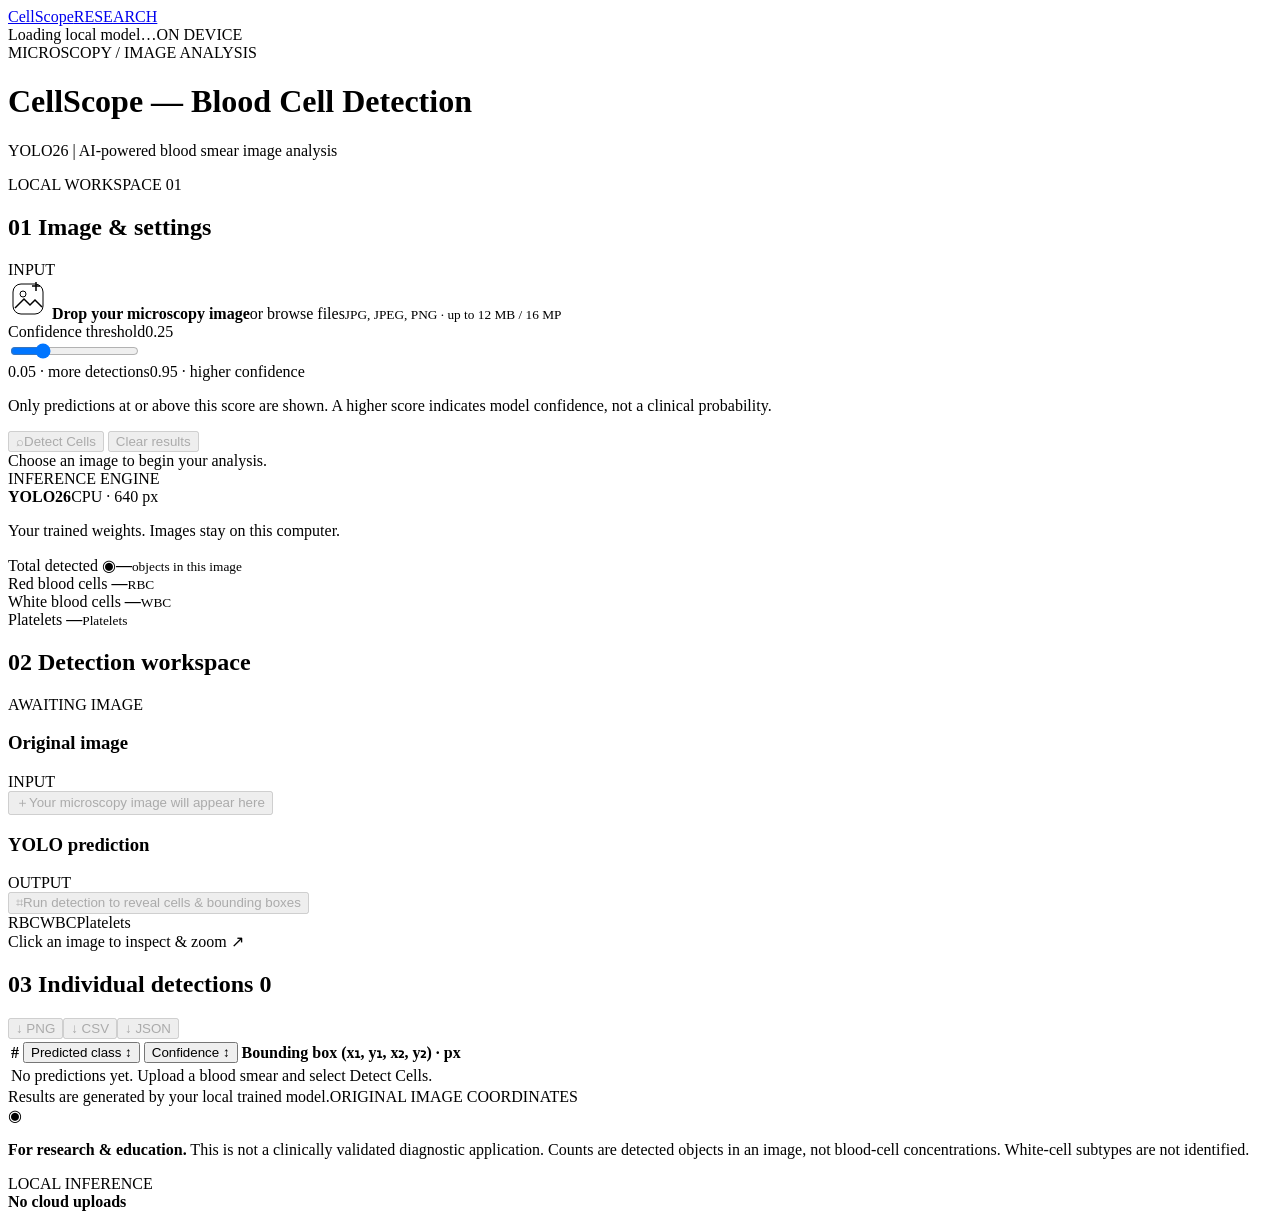
==== cellscope_app/static/index.html @ f671e34a "Add BloodMNIST classifier and CellScope inference app" ====
<!doctype html>
<html lang="en">
<head>
  <meta charset="utf-8">
  <meta name="viewport" content="width=device-width,initial-scale=1">
  <meta name="description" content="Local blood smear object detection with your fine-tuned YOLO26 model.">
  <title>CellScope — Blood Cell Detection</title>
  <link rel="icon" href="data:image/svg+xml,%3Csvg xmlns='http://www.w3.org/2000/svg' viewBox='0 0 32 32'%3E%3Ccircle cx='16' cy='16' r='13' fill='%236ce3c4'/%3E%3Ccircle cx='16' cy='16' r='6' fill='%230d131c'/%3E%3C/svg%3E">
  <link rel="stylesheet" href="/static/style.css">
  <script src="/static/app.js" defer></script>
</head>
<body>
<header class="topbar">
  <a class="brand" href="/" aria-label="CellScope home"><span class="brand-icon"><i></i><i></i><i></i></span>CellScope<span class="brand-tag">RESEARCH</span></a>
  <div class="connection"><span id="status-dot" class="status-dot"></span><span id="model-status">Loading local model…</span><span class="local-tag">ON DEVICE</span></div>
</header>
<main>
  <div class="page-heading"><div><div class="eyebrow">MICROSCOPY / IMAGE ANALYSIS</div><h1>CellScope <span>— Blood Cell Detection</span></h1><p>YOLO26 | AI-powered blood smear image analysis</p></div><span class="session-label">LOCAL WORKSPACE <span>01</span></span></div>
  <div id="model-notice" class="notice warning" hidden></div>
  <div class="workspace">
    <aside class="panel upload-panel">
      <div class="section-title"><h2><span class="step">01</span> Image & settings</h2><span class="small-label">INPUT</span></div>
      <div id="dropzone" class="dropzone" tabindex="0" role="button" aria-label="Choose a microscopy image or drop it here">
        <svg width="40" height="40" viewBox="0 0 40 40" fill="none" aria-hidden="true"><rect x="5" y="5" width="30" height="30" rx="8" stroke="currentColor"/><circle cx="15" cy="15" r="3" stroke="currentColor"/><path d="m7 29 9-9 6 6 5-5 7 7M28 3v9m-4-5h8" stroke="currentColor" stroke-width="1.5"/></svg>
        <strong>Drop your microscopy image</strong><span>or <span class="browse-text">browse files</span></span><small>JPG, JPEG, PNG · up to 12 MB / 16 MP</small>
      </div>
      <input id="file-input" type="file" accept=".jpg,.jpeg,.png,image/jpeg,image/png" hidden>
      <div id="file-info" class="file-info" hidden><div><strong id="filename"></strong><small id="file-size"></small></div><button id="remove" class="icon-button" aria-label="Remove image" title="Remove image">×</button></div>
      <div class="threshold-heading"><label for="confidence">Confidence threshold</label><output id="confidence-value" for="confidence">0.25</output></div>
      <input id="confidence" type="range" min="0.05" max="0.95" step="0.01" value="0.25">
      <div class="range-labels"><span>0.05 · more detections</span><span>0.95 · higher confidence</span></div>
      <p class="helper">Only predictions at or above this score are shown. A higher score indicates model confidence, not a clinical probability.</p>
      <button id="detect" class="primary" disabled><span id="detect-symbol">⌕</span><span id="detect-label">Detect Cells</span></button>
      <button id="reset" class="secondary" disabled>Clear results</button>
      <div id="message" class="message" role="status" aria-live="polite">Choose an image to begin your analysis.</div>
      <div class="model-details"><span class="small-label">INFERENCE ENGINE</span><div><strong>YOLO26</strong><span>CPU · 640 px</span></div><p>Your trained weights. Images stay on this computer.</p></div>
    </aside>
    <div class="results-area">
      <section class="count-grid" aria-label="Detected cell counts">
        <div class="count-card total"><span class="count-label">Total detected <span>◉</span></span><strong id="count-total">—</strong><small>objects in this image</small></div>
        <div class="count-card rbc"><span class="count-label">Red blood cells <i class="dot"></i></span><strong id="count-rbc">—</strong><small>RBC</small></div>
        <div class="count-card wbc"><span class="count-label">White blood cells <i class="dot"></i></span><strong id="count-wbc">—</strong><small>WBC</small></div>
        <div class="count-card platelet"><span class="count-label">Platelets <i class="dot"></i></span><strong id="count-platelets">—</strong><small>Platelets</small></div>
      </section>
      <section class="panel visualization">
        <div class="section-title"><h2><span class="step">02</span> Detection workspace</h2><span id="image-meta" class="small-label">AWAITING IMAGE</span></div>
        <div class="image-grid">
          <div class="image-panel"><div class="image-heading"><h3>Original image</h3><span>INPUT</span></div><button id="original-view" class="image-stage" disabled aria-label="Enlarge original image"><span id="original-empty" class="image-empty"><span class="frame-icon">＋</span>Your microscopy image will appear here</span><img id="original" alt="Uploaded blood smear microscopy image" hidden></button></div>
          <div class="image-panel"><div class="image-heading"><h3>YOLO prediction</h3><span id="prediction-tag">OUTPUT</span></div><button id="annotated-view" class="image-stage" disabled aria-label="Enlarge annotated image"><span id="annotated-empty" class="image-empty"><span class="frame-icon detection-icon">⌗</span>Run detection to reveal cells & bounding boxes</span><img id="annotated" alt="Blood smear with model bounding boxes, class names and confidence scores" hidden></button></div>
        </div>
        <div class="visualization-footer"><div class="legend"><span class="rbc"><i class="dot"></i>RBC</span><span class="wbc"><i class="dot"></i>WBC</span><span class="platelet"><i class="dot"></i>Platelets</span></div><span>Click an image to inspect & zoom ↗</span></div>
      </section>
      <section class="panel detections-panel">
        <div class="section-title table-title"><h2><span class="step">03</span> Individual detections <span id="table-count" class="table-count">0</span></h2><div class="export-actions"><button id="export-png" disabled>↓ PNG</button><button id="export-csv" disabled>↓ CSV</button><button id="export-json" disabled>↓ JSON</button></div></div>
        <div class="table-scroll"><table><thead><tr><th scope="col">#</th><th scope="col"><button id="sort-class" title="Sort by predicted class">Predicted class ↕</button></th><th scope="col"><button id="sort-confidence" title="Sort by confidence">Confidence ↕</button></th><th scope="col">Bounding box <span>(x₁, y₁, x₂, y₂) · px</span></th></tr></thead><tbody id="detections"><tr><td colspan="4" class="table-empty">No predictions yet. Upload a blood smear and select Detect Cells.</td></tr></tbody></table></div>
        <div class="table-footer"><span id="result-meta">Results are generated by your local trained model.</span><span>ORIGINAL IMAGE COORDINATES</span></div>
      </section>
    </div>
  </div>
  <footer><span class="footer-mark">◉</span><p><strong>For research & education.</strong> This is not a clinically validated diagnostic application. Counts are detected objects in an image, not blood-cell concentrations. White-cell subtypes are not identified.</p><span class="footer-private">LOCAL INFERENCE<br><b>No cloud uploads</b></span></footer>
</main>
<dialog id="zoom-dialog" aria-labelledby="zoom-title"><div class="zoom-toolbar"><h2 id="zoom-title">Image inspection</h2><label for="zoom">Zoom <output id="zoom-value">100%</output></label><input id="zoom" type="range" min="25" max="300" value="100" step="25"><button id="close-zoom" class="secondary">Close ×</button></div><div class="zoom-scroll"><img id="zoom-image" alt="Enlarged microscopy image"></div><p>Scroll to inspect the image. Press Escape to close.</p></dialog>
</body>
</html>
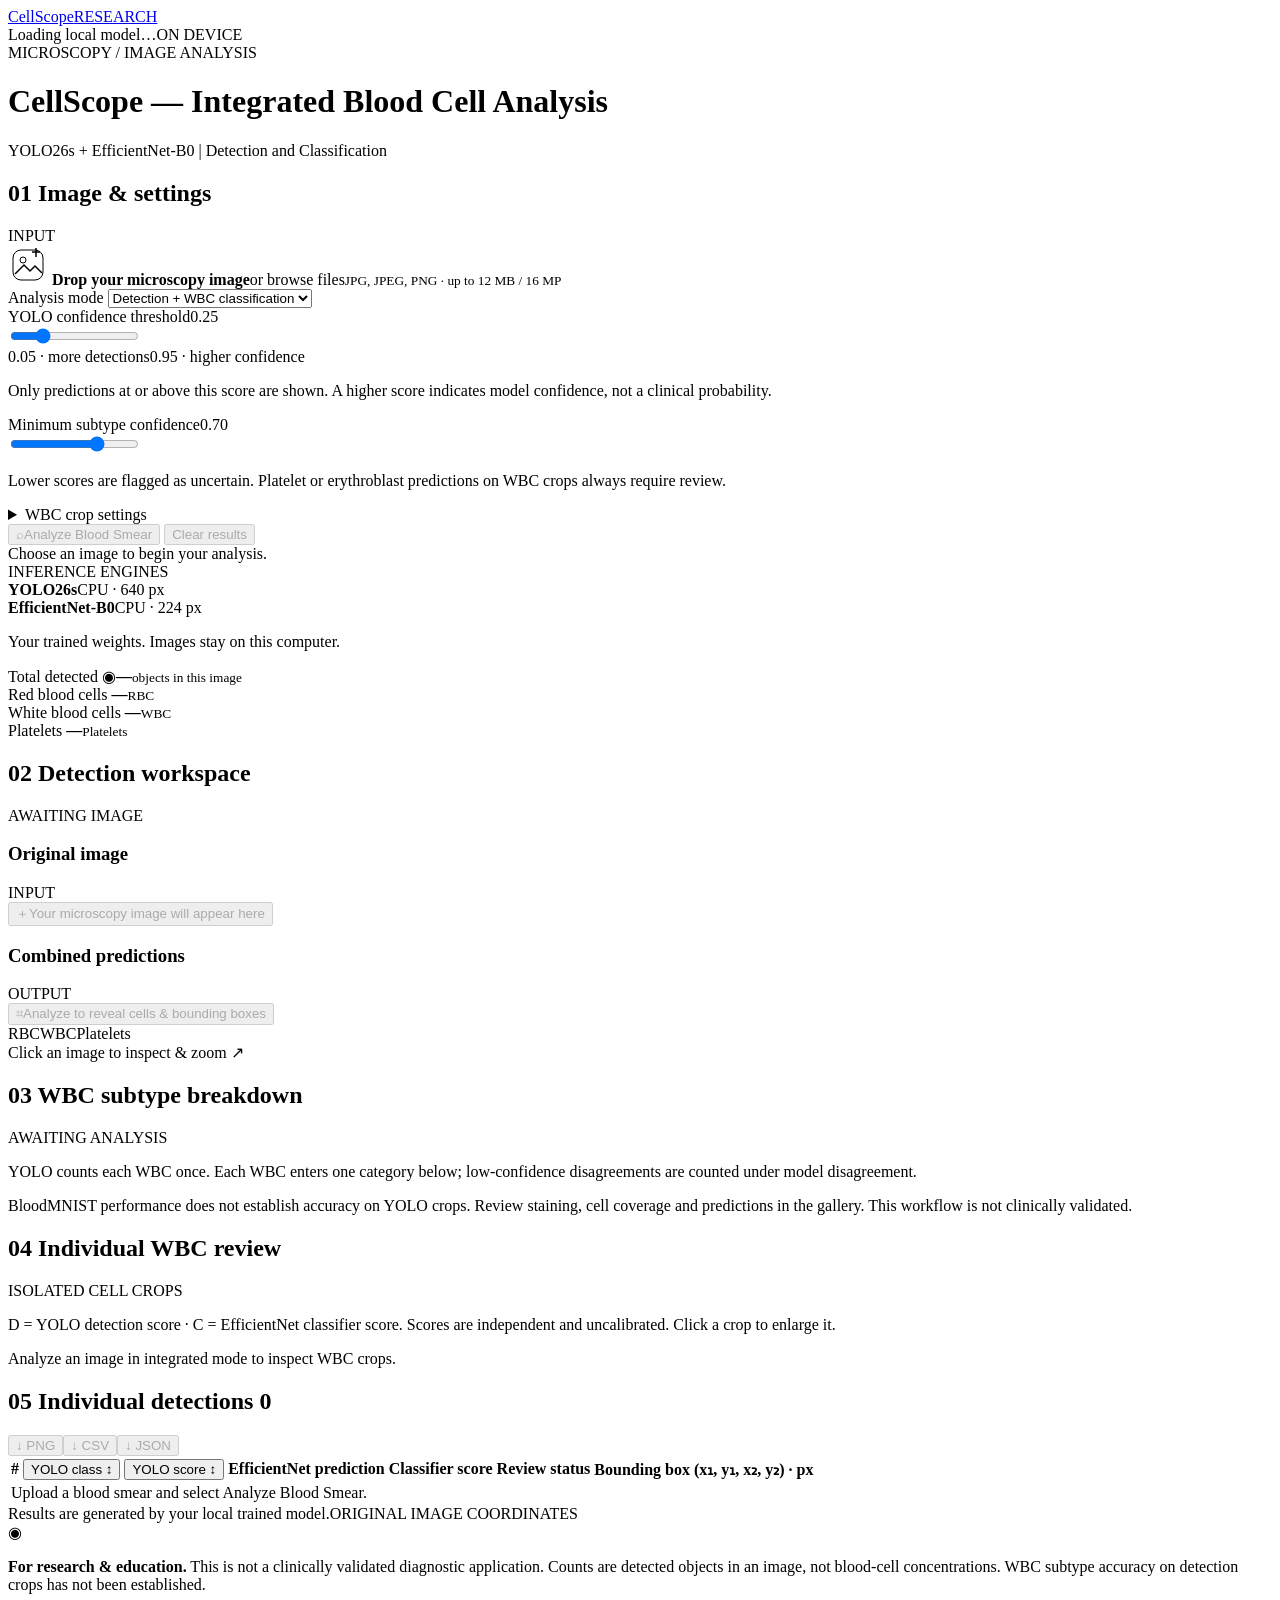
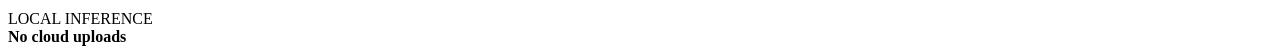
==== commit 968f3f40: "Integrate YOLO26 and EfficientNet blood cell analysis" ====
--- a/cellscope_app/static/index.html
+++ b/cellscope_app/static/index.html
@@ -3,8 +3,8 @@
 <head>
   <meta charset="utf-8">
   <meta name="viewport" content="width=device-width,initial-scale=1">
-  <meta name="description" content="Local blood smear object detection with your fine-tuned YOLO26 model.">
-  <title>CellScope — Blood Cell Detection</title>
+  <meta name="description" content="Local blood smear detection and individual WBC classification with YOLO26s and EfficientNet-B0.">
+  <title>CellScope — Integrated Blood Cell Analysis</title>
   <link rel="icon" href="data:image/svg+xml,%3Csvg xmlns='http://www.w3.org/2000/svg' viewBox='0 0 32 32'%3E%3Ccircle cx='16' cy='16' r='13' fill='%236ce3c4'/%3E%3Ccircle cx='16' cy='16' r='6' fill='%230d131c'/%3E%3C/svg%3E">
   <link rel="stylesheet" href="/static/style.css">
   <script src="/static/app.js" defer></script>
@@ -15,7 +15,7 @@
   <div class="connection"><span id="status-dot" class="status-dot"></span><span id="model-status">Loading local model…</span><span class="local-tag">ON DEVICE</span></div>
 </header>
 <main>
-  <div class="page-heading"><div><div class="eyebrow">MICROSCOPY / IMAGE ANALYSIS</div><h1>CellScope <span>— Blood Cell Detection</span></h1><p>YOLO26 | AI-powered blood smear image analysis</p></div><span class="session-label">LOCAL WORKSPACE <span>01</span></span></div>
+  <div class="page-heading"><div><div class="eyebrow">MICROSCOPY / IMAGE ANALYSIS</div><h1>CellScope <span>— Integrated Blood Cell Analysis</span></h1><p>YOLO26s + EfficientNet-B0 | Detection and Classification</p></div></div>
   <div id="model-notice" class="notice warning" hidden></div>
   <div class="workspace">
     <aside class="panel upload-panel">
@@ -26,14 +26,22 @@
       </div>
       <input id="file-input" type="file" accept=".jpg,.jpeg,.png,image/jpeg,image/png" hidden>
       <div id="file-info" class="file-info" hidden><div><strong id="filename"></strong><small id="file-size"></small></div><button id="remove" class="icon-button" aria-label="Remove image" title="Remove image">×</button></div>
-      <div class="threshold-heading"><label for="confidence">Confidence threshold</label><output id="confidence-value" for="confidence">0.25</output></div>
+      <label class="control-label" for="mode">Analysis mode</label>
+      <select id="mode"><option value="integrated">Detection + WBC classification</option><option value="detection">Detection only</option></select>
+      <div class="threshold-heading"><label for="confidence">YOLO confidence threshold</label><output id="confidence-value" for="confidence">0.25</output></div>
       <input id="confidence" type="range" min="0.05" max="0.95" step="0.01" value="0.25">
       <div class="range-labels"><span>0.05 · more detections</span><span>0.95 · higher confidence</span></div>
       <p class="helper">Only predictions at or above this score are shown. A higher score indicates model confidence, not a clinical probability.</p>
-      <button id="detect" class="primary" disabled><span id="detect-symbol">⌕</span><span id="detect-label">Detect Cells</span></button>
+      <div id="subtype-controls">
+        <div class="threshold-heading"><label for="subtype-confidence">Minimum subtype confidence</label><output id="subtype-confidence-value" for="subtype-confidence">0.70</output></div>
+        <input id="subtype-confidence" type="range" min="0" max="1" step="0.01" value="0.70">
+        <p class="helper">Lower scores are flagged as uncertain. Platelet or erythroblast predictions on WBC crops always require review.</p>
+        <details><summary>WBC crop settings</summary><div class="threshold-heading"><label for="padding">Padding per side</label><output id="padding-value" for="padding">12%</output></div><input id="padding" type="range" min="0" max="0.25" step="0.01" value="0.12"><p class="helper">Square crops include context; missing context at image edges is filled white. Detection boxes and counts stay the same.</p></details>
+      </div>
+      <button id="detect" class="primary" disabled><span id="detect-symbol">⌕</span><span id="detect-label">Analyze Blood Smear</span></button>
       <button id="reset" class="secondary" disabled>Clear results</button>
       <div id="message" class="message" role="status" aria-live="polite">Choose an image to begin your analysis.</div>
-      <div class="model-details"><span class="small-label">INFERENCE ENGINE</span><div><strong>YOLO26</strong><span>CPU · 640 px</span></div><p>Your trained weights. Images stay on this computer.</p></div>
+      <div class="model-details"><span class="small-label">INFERENCE ENGINES</span><div><strong>YOLO26s</strong><span>CPU · 640 px</span></div><div><strong>EfficientNet-B0</strong><span>CPU · 224 px</span></div><p>Your trained weights. Images stay on this computer.</p></div>
     </aside>
     <div class="results-area">
       <section class="count-grid" aria-label="Detected cell counts">
@@ -46,18 +54,29 @@
         <div class="section-title"><h2><span class="step">02</span> Detection workspace</h2><span id="image-meta" class="small-label">AWAITING IMAGE</span></div>
         <div class="image-grid">
           <div class="image-panel"><div class="image-heading"><h3>Original image</h3><span>INPUT</span></div><button id="original-view" class="image-stage" disabled aria-label="Enlarge original image"><span id="original-empty" class="image-empty"><span class="frame-icon">＋</span>Your microscopy image will appear here</span><img id="original" alt="Uploaded blood smear microscopy image" hidden></button></div>
-          <div class="image-panel"><div class="image-heading"><h3>YOLO prediction</h3><span id="prediction-tag">OUTPUT</span></div><button id="annotated-view" class="image-stage" disabled aria-label="Enlarge annotated image"><span id="annotated-empty" class="image-empty"><span class="frame-icon detection-icon">⌗</span>Run detection to reveal cells & bounding boxes</span><img id="annotated" alt="Blood smear with model bounding boxes, class names and confidence scores" hidden></button></div>
+          <div class="image-panel"><div class="image-heading"><h3>Combined predictions</h3><span id="prediction-tag">OUTPUT</span></div><button id="annotated-view" class="image-stage" disabled aria-label="Enlarge annotated image"><span id="annotated-empty" class="image-empty"><span class="frame-icon detection-icon">⌗</span>Analyze to reveal cells & bounding boxes</span><img id="annotated" alt="Blood smear with detection boxes, WBC subtypes and separate model scores" hidden></button></div>
         </div>
         <div class="visualization-footer"><div class="legend"><span class="rbc"><i class="dot"></i>RBC</span><span class="wbc"><i class="dot"></i>WBC</span><span class="platelet"><i class="dot"></i>Platelets</span></div><span>Click an image to inspect & zoom ↗</span></div>
       </section>
+      <section class="panel subtype-panel">
+        <div class="section-title"><h2><span class="step">03</span> WBC subtype breakdown</h2><span id="subtype-total" class="small-label">AWAITING ANALYSIS</span></div>
+        <p class="helper">YOLO counts each WBC once. Each WBC enters one category below; low-confidence disagreements are counted under model disagreement.</p>
+        <div id="subtype-grid" class="subtype-grid"></div>
+        <p id="domain-notice" class="science-note">BloodMNIST performance does not establish accuracy on YOLO crops. Review staining, cell coverage and predictions in the gallery. This workflow is not clinically validated.</p>
+      </section>
+      <section class="panel gallery-panel">
+        <div class="section-title"><h2><span class="step">04</span> Individual WBC review</h2><span class="small-label">ISOLATED CELL CROPS</span></div>
+        <p class="helper">D = YOLO detection score · C = EfficientNet classifier score. Scores are independent and uncalibrated. Click a crop to enlarge it.</p>
+        <div id="wbc-gallery" class="wbc-gallery"><p class="empty-gallery">Analyze an image in integrated mode to inspect WBC crops.</p></div>
+      </section>
       <section class="panel detections-panel">
-        <div class="section-title table-title"><h2><span class="step">03</span> Individual detections <span id="table-count" class="table-count">0</span></h2><div class="export-actions"><button id="export-png" disabled>↓ PNG</button><button id="export-csv" disabled>↓ CSV</button><button id="export-json" disabled>↓ JSON</button></div></div>
-        <div class="table-scroll"><table><thead><tr><th scope="col">#</th><th scope="col"><button id="sort-class" title="Sort by predicted class">Predicted class ↕</button></th><th scope="col"><button id="sort-confidence" title="Sort by confidence">Confidence ↕</button></th><th scope="col">Bounding box <span>(x₁, y₁, x₂, y₂) · px</span></th></tr></thead><tbody id="detections"><tr><td colspan="4" class="table-empty">No predictions yet. Upload a blood smear and select Detect Cells.</td></tr></tbody></table></div>
+        <div class="section-title table-title"><h2><span class="step">05</span> Individual detections <span id="table-count" class="table-count">0</span></h2><div class="export-actions"><button id="export-png" disabled>↓ PNG</button><button id="export-csv" disabled>↓ CSV</button><button id="export-json" disabled>↓ JSON</button></div></div>
+        <div class="table-scroll"><table><thead><tr><th scope="col">#</th><th scope="col"><button id="sort-class" title="Sort by broad class">YOLO class ↕</button></th><th scope="col"><button id="sort-confidence" title="Sort by detection confidence">YOLO score ↕</button></th><th scope="col">EfficientNet prediction</th><th scope="col">Classifier score</th><th scope="col">Review status</th><th scope="col">Bounding box <span>(x₁, y₁, x₂, y₂) · px</span></th></tr></thead><tbody id="detections"><tr><td colspan="7" class="table-empty">Upload a blood smear and select Analyze Blood Smear.</td></tr></tbody></table></div>
         <div class="table-footer"><span id="result-meta">Results are generated by your local trained model.</span><span>ORIGINAL IMAGE COORDINATES</span></div>
       </section>
     </div>
   </div>
-  <footer><span class="footer-mark">◉</span><p><strong>For research & education.</strong> This is not a clinically validated diagnostic application. Counts are detected objects in an image, not blood-cell concentrations. White-cell subtypes are not identified.</p><span class="footer-private">LOCAL INFERENCE<br><b>No cloud uploads</b></span></footer>
+  <footer><span class="footer-mark">◉</span><p><strong>For research & education.</strong> This is not a clinically validated diagnostic application. Counts are detected objects in an image, not blood-cell concentrations. WBC subtype accuracy on detection crops has not been established.</p><span class="footer-private">LOCAL INFERENCE<br><b>No cloud uploads</b></span></footer>
 </main>
 <dialog id="zoom-dialog" aria-labelledby="zoom-title"><div class="zoom-toolbar"><h2 id="zoom-title">Image inspection</h2><label for="zoom">Zoom <output id="zoom-value">100%</output></label><input id="zoom" type="range" min="25" max="300" value="100" step="25"><button id="close-zoom" class="secondary">Close ×</button></div><div class="zoom-scroll"><img id="zoom-image" alt="Enlarged microscopy image"></div><p>Scroll to inspect the image. Press Escape to close.</p></dialog>
 </body>
